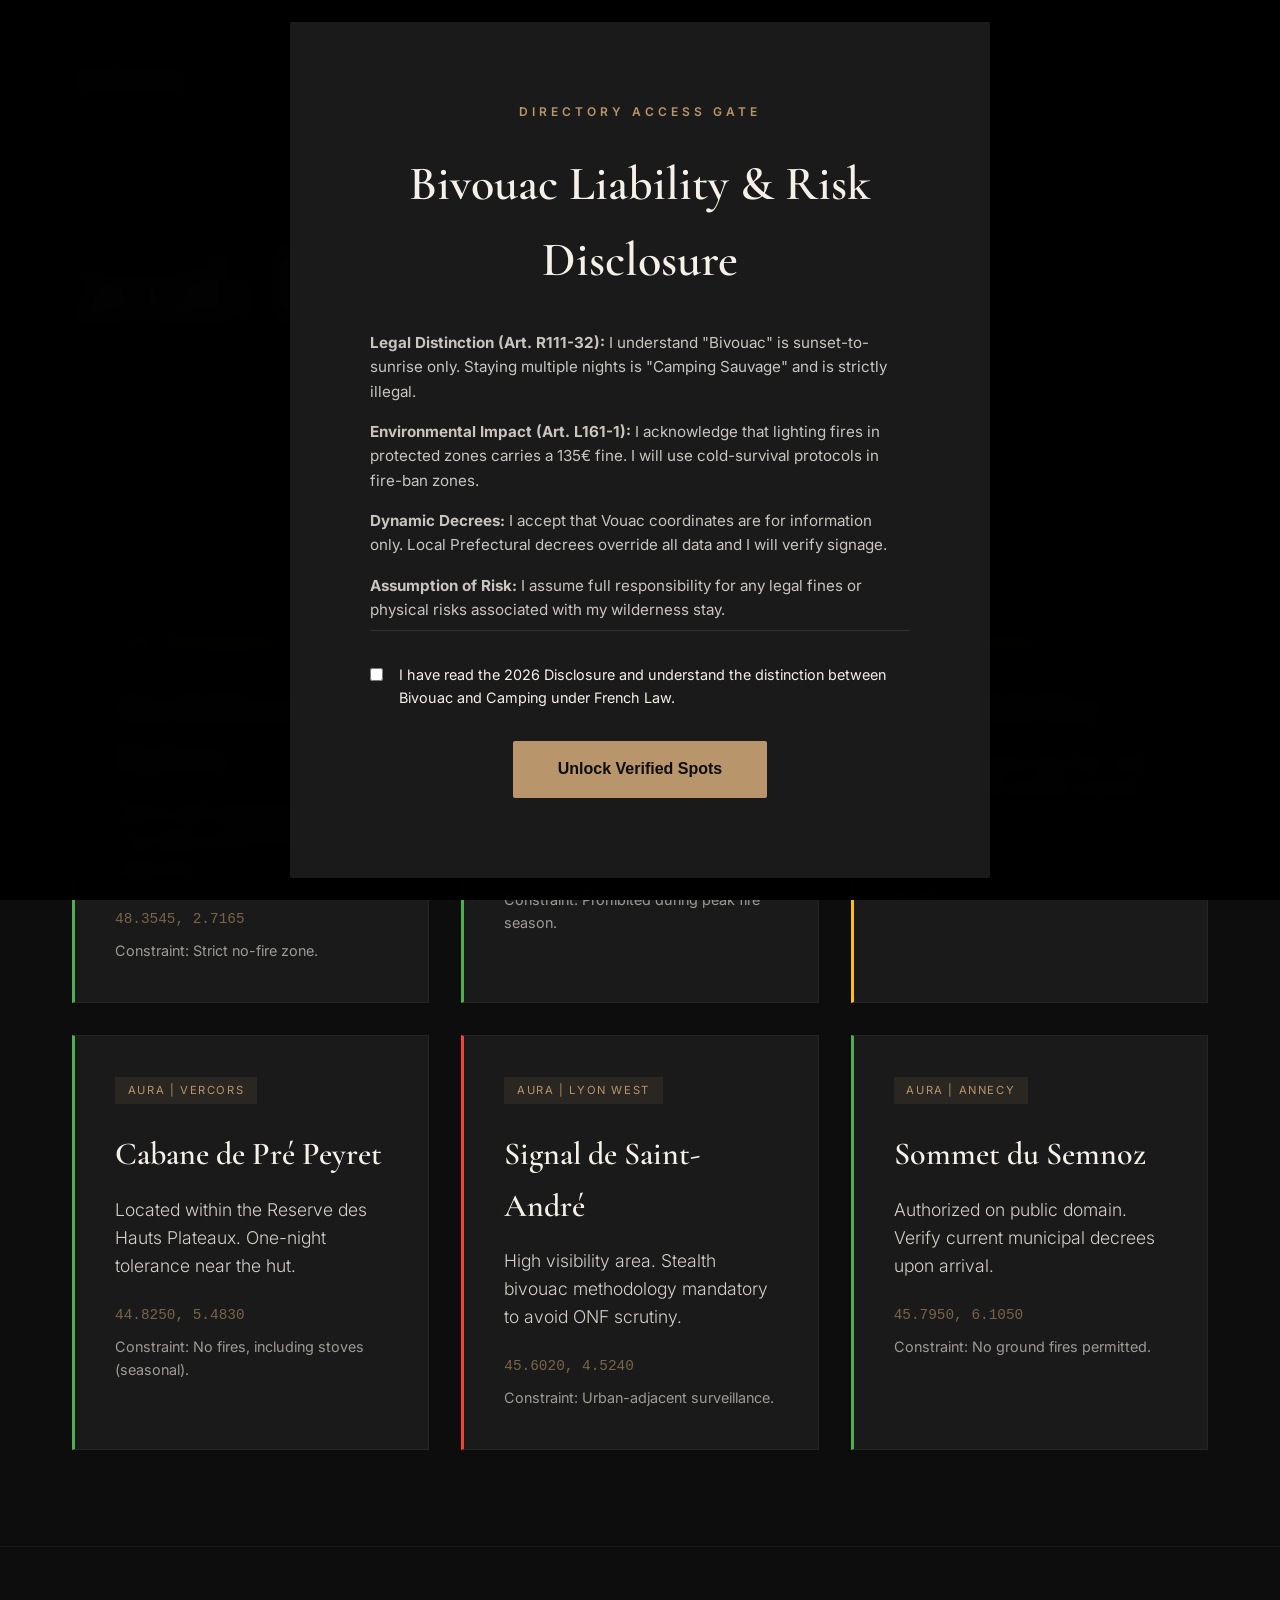
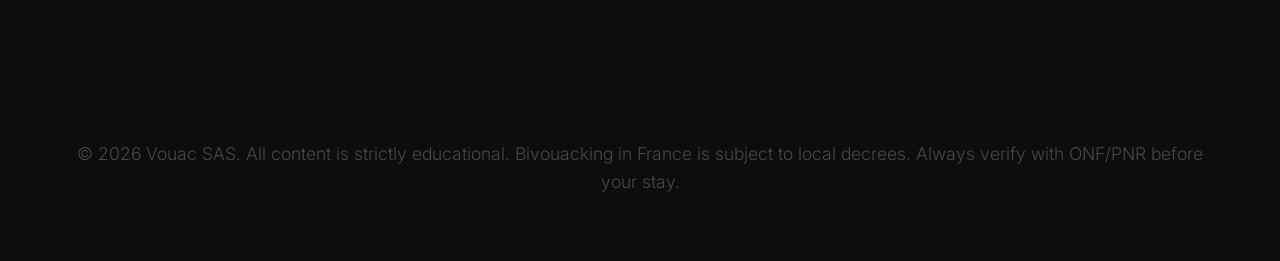
==== spots.html @ b0acd0fe "feat: website generated by baget.ai" ====
<!DOCTYPE html>
<html lang="en">
<head>
    <meta charset="UTF-8">
    <meta name="viewport" content="width=device-width, initial-scale=1.0">
    <title>Verified Bivouac Spots | Vouac</title>
    <link rel="preconnect" href="https://fonts.googleapis.com">
    <link rel="preconnect" href="https://fonts.gstatic.com" crossorigin>
    <link href="https://fonts.googleapis.com/css2?family=Cormorant+Garamond:ital,wght@0,400;0,600;0,700;1,400&family=Inter:wght@300;400;600&display=swap" rel="stylesheet">
    <link rel="stylesheet" href="style.css">
    <style>
        .spots-hero {
            padding: 12rem 0 6rem;
            background: #080808;
            border-bottom: 1px solid rgba(184, 149, 106, 0.1);
        }
        .spot-grid {
            display: grid;
            grid-template-columns: repeat(auto-fill, minmax(350px, 1fr));
            gap: 2rem;
            padding: 6rem 0;
        }
        .spot-card {
            background: var(--card-bg);
            padding: 2.5rem;
            border: 1px solid rgba(245, 240, 228, 0.05);
            transition: var(--transition);
        }
        .spot-card:hover {
            border-color: var(--accent-color);
        }
        .spot-tag {
            display: inline-block;
            padding: 0.3rem 0.8rem;
            font-size: 0.7rem;
            background: rgba(184, 149, 106, 0.1);
            color: var(--accent-color);
            margin-bottom: 1.5rem;
            text-transform: uppercase;
            letter-spacing: 0.1rem;
        }
        .risk-low { border-left: 3px solid #4CAF50; }
        .risk-medium { border-left: 3px solid #FFC107; }
        .risk-high { border-left: 3px solid #F44336; }
        
        .spot-meta {
            margin-top: 1.5rem;
            font-size: 0.9rem;
            opacity: 0.6;
            display: flex;
            flex-direction: column;
            gap: 0.5rem;
        }
        .spot-coords {
            font-family: monospace;
            color: var(--accent-color);
        }
        /* Terms Modal specific styling */
        .terms-list {
            text-align: left;
            margin: 2rem 0;
            font-size: 0.95rem;
            max-height: 300px;
            overflow-y: auto;
            padding-right: 1rem;
            border-bottom: 1px solid rgba(245, 240, 228, 0.1);
        }
        .terms-list li {
            margin-bottom: 1rem;
            opacity: 0.8;
        }
        .checkbox-group {
            display: flex;
            align-items: flex-start;
            gap: 1rem;
            text-align: left;
            margin-bottom: 2rem;
        }
        .checkbox-group input {
            margin-top: 0.3rem;
            cursor: pointer;
        }
        .checkbox-group label {
            font-size: 0.9rem;
            cursor: pointer;
        }
    </style>
</head>
<body>

    <header>
        <nav class="container">
            <a href="index.html" class="logo">VOUAC</a>
            <div class="nav-links">
                <a href="index.html#philosophy">Philosophy</a>
                <a href="index.html#curriculum">Curriculum</a>
                <a href="index.html#shield">Legal Shield</a>
                <a href="index.html#waitlist" class="cta-nav">Join Community</a>
            </div>
        </nav>
    </header>

    <main>
        <section class="spots-hero">
            <div class="container">
                <span class="eyebrow">Verified Intelligence</span>
                <h1>2026 Bivouac Directory.</h1>
                <p>Authorized spots in Ile-de-France and Auvergne-Rhône-Alpes, cross-referenced with active ONF/PNR decrees.</p>
            </div>
        </section>

        <section class="container">
            <div class="spot-grid">
                <!-- Sample Spots from Market Research -->
                <article class="spot-card risk-low">
                    <span class="spot-tag">IDF | Fontainebleau</span>
                    <h3>Aire de Bourron-Marlotte</h3>
                    <p>Official ONF designated area. Low enforcement risk for one-night stays.</p>
                    <div class="spot-meta">
                        <span class="spot-coords">48.3545, 2.7165</span>
                        <span>Constraint: Strict no-fire zone.</span>
                    </div>
                </article>

                <article class="spot-card risk-low">
                    <span class="spot-tag">AURA | Pilat</span>
                    <h3>Crêt de la Perdrix</h3>
                    <p>High altitude tolerance. Spectacular sunrise view. Subject to seasonal wind bans.</p>
                    <div class="spot-meta">
                        <span class="spot-coords">45.3670, 4.5760</span>
                        <span>Constraint: Prohibited during peak fire season.</span>
                    </div>
                </article>

                <article class="spot-card risk-medium">
                    <span class="spot-tag">IDF | Rambouillet</span>
                    <h3>Etang de la Tour</h3>
                    <p>Designated area near GR1. Strict 19:00 - 09:00 window required.</p>
                    <div class="spot-meta">
                        <span class="spot-coords">48.7290, 1.8395</span>
                        <span>Constraint: 200m water-source rule active.</span>
                    </div>
                </article>

                <article class="spot-card risk-low">
                    <span class="spot-tag">AURA | Vercors</span>
                    <h3>Cabane de Pré Peyret</h3>
                    <p>Located within the Reserve des Hauts Plateaux. One-night tolerance near the hut.</p>
                    <div class="spot-meta">
                        <span class="spot-coords">44.8250, 5.4830</span>
                        <span>Constraint: No fires, including stoves (seasonal).</span>
                    </div>
                </article>

                <article class="spot-card risk-high">
                    <span class="spot-tag">AURA | Lyon West</span>
                    <h3>Signal de Saint-André</h3>
                    <p>High visibility area. Stealth bivouac methodology mandatory to avoid ONF scrutiny.</p>
                    <div class="spot-meta">
                        <span class="spot-coords">45.6020, 4.5240</span>
                        <span>Constraint: Urban-adjacent surveillance.</span>
                    </div>
                </article>

                <article class="spot-card risk-low">
                    <span class="spot-tag">AURA | Annecy</span>
                    <h3>Sommet du Semnoz</h3>
                    <p>Authorized on public domain. Verify current municipal decrees upon arrival.</p>
                    <div class="spot-meta">
                        <span class="spot-coords">45.7950, 6.1050</span>
                        <span>Constraint: No ground fires permitted.</span>
                    </div>
                </article>
            </div>
        </section>
    </main>

    <footer>
        <div class="container">
            <div class="footer-bottom">
                <p>&copy; 2026 Vouac SAS. All content is strictly educational. Bivouacking in France is subject to local decrees. Always verify with ONF/PNR before your stay.</p>
            </div>
        </div>
    </footer>

    <!-- Mandatory Directory Access Modal -->
    <div id="spots-access-modal" class="modal-overlay">
        <div class="modal-content">
            <span class="eyebrow">Directory Access Gate</span>
            <h3>Bivouac Liability & Risk Disclosure</h3>
            
            <div class="terms-list">
                <ul>
                    <li><strong>Legal Distinction (Art. R111-32):</strong> I understand "Bivouac" is sunset-to-sunrise only. Staying multiple nights is "Camping Sauvage" and is strictly illegal.</li>
                    <li><strong>Environmental Impact (Art. L161-1):</strong> I acknowledge that lighting fires in protected zones carries a 135€ fine. I will use cold-survival protocols in fire-ban zones.</li>
                    <li><strong>Dynamic Decrees:</strong> I accept that Vouac coordinates are for information only. Local Prefectural decrees override all data and I will verify signage.</li>
                    <li><strong>Assumption of Risk:</strong> I assume full responsibility for any legal fines or physical risks associated with my wilderness stay.</li>
                </ul>
            </div>

            <div class="checkbox-group">
                <input type="checkbox" id="accept-terms">
                <label for="accept-terms">I have read the 2026 Disclosure and understand the distinction between Bivouac and Camping under French Law.</label>
            </div>

            <button id="access-btn" class="btn-primary" disabled>Unlock Verified Spots</button>
        </div>
    </div>

    <script src="script.js"></script>
    <script>
        // Specific logic for the spots directory gate
        const accessBtn = document.getElementById('access-btn');
        const termsCheckbox = document.getElementById('accept-terms');
        const spotsModal = document.getElementById('spots-access-modal');

        if (termsCheckbox) {
            termsCheckbox.addEventListener('change', (e) => {
                accessBtn.disabled = !e.target.checked;
            });
        }

        if (accessBtn) {
            accessBtn.addEventListener('click', () => {
                spotsModal.classList.add('hidden');
                localStorage.setItem('vouac_spots_access_2026', 'true');
            });
        }

        window.addEventListener('load', () => {
            if (localStorage.getItem('vouac_spots_access_2026')) {
                spotsModal.classList.add('hidden');
            }
        });
    </script>
</body>
</html>
---- style.css ----
:root {
    --bg-color: #0D0D0D;
    --text-color: #F5F0E8;
    --accent-color: #B8956A;
    --card-bg: #1A1A1A;
    --font-header: 'Cormorant Garamond', serif;
    --font-body: 'Inter', sans-serif;
    --transition: all 0.4s cubic-bezier(0.16, 1, 0.3, 1);
}

* {
    margin: 0;
    padding: 0;
    box-sizing: border-box;
}

html {
    scroll-behavior: smooth;
}

body {
    background-color: var(--bg-color);
    color: var(--text-color);
    font-family: var(--font-body);
    line-height: 1.6;
    overflow-x: hidden;
    -webkit-font-smoothing: antialiased;
}

.container {
    max-width: 1200px;
    margin: 0 auto;
    padding: 0 2rem;
}

.hidden {
    display: none !important;
}

/* Typography */
h1, h2, h3, h4 {
    font-family: var(--font-header);
    font-weight: 600;
}

h1 {
    font-size: clamp(3.5rem, 10vw, 6.5rem);
    line-height: 0.95;
    margin-bottom: 2rem;
    letter-spacing: -0.02em;
}

h2 {
    font-size: clamp(2.5rem, 6vw, 4rem);
    line-height: 1.1;
    margin-bottom: 1.5rem;
}

h3 {
    font-size: 2rem;
    margin-bottom: 1rem;
}

p {
    font-weight: 300;
    font-size: 1.1rem;
    opacity: 0.85;
}

.eyebrow {
    font-family: var(--font-body);
    text-transform: uppercase;
    letter-spacing: 0.25rem;
    font-size: 0.75rem;
    font-weight: 600;
    color: var(--accent-color);
    margin-bottom: 1.5rem;
    display: block;
}

/* Header & Nav */
header {
    position: absolute;
    top: 0;
    width: 100%;
    z-index: 100;
    padding: 3rem 0;
}

nav {
    display: flex;
    justify-content: space-between;
    align-items: center;
}

.logo {
    font-family: var(--font-header);
    font-size: 2rem;
    font-weight: 700;
    letter-spacing: 0.1rem;
    color: var(--text-color);
}

.nav-links {
    display: flex;
    gap: 3rem;
    align-items: center;
}

.nav-links a {
    color: var(--text-color);
    text-decoration: none;
    font-size: 0.85rem;
    font-weight: 400;
    text-transform: uppercase;
    letter-spacing: 0.1rem;
    transition: var(--transition);
}

.nav-links a:hover {
    color: var(--accent-color);
}

.cta-nav {
    border: 1px solid var(--accent-color);
    padding: 0.7rem 1.5rem;
    color: var(--accent-color) !important;
    border-radius: 2px;
}

.cta-nav:hover {
    background: var(--accent-color);
    color: var(--bg-color) !important;
}

/* Buttons */
.btn-primary {
    background-color: var(--accent-color);
    color: var(--bg-color);
    padding: 1.2rem 2.8rem;
    text-decoration: none;
    font-weight: 600;
    font-size: 1rem;
    border-radius: 2px;
    transition: var(--transition);
    display: inline-block;
    border: none;
    cursor: pointer;
}

.btn-primary:hover {
    box-shadow: 0 0 40px rgba(184, 149, 106, 0.25);
    transform: translateY(-3px);
}

.btn-secondary {
    background: transparent;
    border: 1px solid rgba(245, 240, 228, 0.2);
    color: var(--text-color);
    padding: 1.2rem 2.8rem;
    text-decoration: none;
    font-weight: 400;
    font-size: 1rem;
    border-radius: 2px;
    margin-left: 1.5rem;
    transition: var(--transition);
    display: inline-block;
}

.btn-secondary:hover {
    border-color: var(--accent-color);
}

/* Hero Section */
.hero {
    height: 100vh;
    min-height: 800px;
    position: relative;
    display: flex;
    align-items: center;
    overflow: hidden;
    text-align: center;
}

.hero-bg {
    position: absolute;
    top: 0;
    left: 0;
    width: 100%;
    height: 100%;
    background-size: cover;
    background-position: center;
    filter: brightness(0.5) scale(1.05);
}

.hero-overlay {
    position: absolute;
    top: 0;
    left: 0;
    width: 100%;
    height: 100%;
    background: radial-gradient(circle, rgba(13,13,13,0.2) 0%, rgba(13,13,13,0.9) 100%);
}

.hero-content {
    position: relative;
    z-index: 10;
}

.hero-sub {
    max-width: 700px;
    margin: 0 auto 3rem;
    font-size: 1.4rem;
    font-weight: 300;
}

/* Philosophy */
.philosophy {
    padding: 12rem 0;
    background-color: var(--bg-color);
}

.split-intro {
    display: grid;
    grid-template-columns: 1.2fr 0.8fr;
    gap: 8rem;
    align-items: center;
}

.intro-text p {
    font-size: 1.2rem;
    max-width: 600px;
}

.intro-stats {
    display: flex;
    flex-direction: column;
    gap: 3rem;
}

.stat-card {
    border-left: 1px solid var(--accent-color);
    padding-left: 2rem;
}

.stat-number {
    display: block;
    font-family: var(--font-header);
    font-size: 4rem;
    line-height: 1;
    color: var(--accent-color);
    margin-bottom: 0.5rem;
}

.stat-label {
    text-transform: uppercase;
    letter-spacing: 0.1rem;
    font-size: 0.8rem;
    opacity: 0.6;
}

/* Features */
.features {
    padding-bottom: 12rem;
}

.feature-grid {
    display: grid;
    grid-template-columns: repeat(3, 1fr);
    gap: 2rem;
}

.feature-card {
    background-color: var(--card-bg);
    padding: 4rem 3rem;
    border-radius: 2px;
    transition: var(--transition);
    border: 1px solid transparent;
}

.feature-card:hover {
    border-color: rgba(184, 149, 106, 0.2);
    transform: translateY(-10px);
}

.card-icon {
    font-family: var(--font-header);
    font-size: 1.2rem;
    color: var(--accent-color);
    margin-bottom: 2rem;
    opacity: 0.5;
}

/* Curriculum */
.curriculum {
    padding: 12rem 0;
    background-color: #080808;
}

.split-curriculum {
    display: grid;
    grid-template-columns: 1fr 1fr;
    gap: 8rem;
    align-items: center;
}

.curriculum-image img {
    width: 100%;
    height: auto;
    border-radius: 2px;
    filter: grayscale(0.2) contrast(1.1);
}

.curriculum-list {
    list-style: none;
    margin-top: 3rem;
    display: flex;
    flex-direction: column;
    gap: 2rem;
}

.curriculum-list li {
    display: flex;
    flex-direction: column;
}

.curriculum-list li strong {
    font-family: var(--font-header);
    font-size: 1.5rem;
    color: var(--accent-color);
    margin-bottom: 0.3rem;
}

.curriculum-list li span {
    font-size: 1rem;
    font-weight: 300;
    opacity: 0.7;
}

/* Waitlist Section */
.waitlist-section {
    padding: 12rem 0;
    background-color: var(--bg-color);
}

.waitlist-box {
    background-color: var(--card-bg);
    padding: 6rem;
    text-align: center;
    border: 1px solid rgba(184, 149, 106, 0.1);
}

.waitlist-header {
    margin-bottom: 4rem;
}

.waitlist-form {
    max-width: 600px;
    margin: 0 auto;
}

.input-group {
    display: flex;
    gap: 1rem;
    margin-bottom: 2rem;
}

.input-group input {
    flex: 1;
    background: transparent;
    border: none;
    border-bottom: 1px solid rgba(245, 240, 228, 0.2);
    padding: 1rem 0;
    color: var(--text-color);
    font-family: var(--font-body);
    font-size: 1.1rem;
    outline: none;
    transition: var(--transition);
}

.input-group input:focus {
    border-color: var(--accent-color);
}

.social-proof {
    font-size: 0.9rem;
    opacity: 0.5;
}

.success-msg {
    font-family: var(--font-header);
    font-size: 2.5rem;
    color: var(--accent-color);
}

/* Modal */
.modal-overlay {
    position: fixed;
    top: 0;
    left: 0;
    width: 100%;
    height: 100%;
    background: rgba(0,0,0,0.98);
    z-index: 1000;
    display: flex;
    align-items: center;
    justify-content: center;
    backdrop-filter: blur(10px);
}

.modal-content {
    background: var(--card-bg);
    padding: 5rem;
    max-width: 700px;
    text-align: center;
    border-radius: 2px;
}

.modal-content h3 {
    font-size: 3rem;
    margin-bottom: 1.5rem;
}

.modal-content p {
    margin-bottom: 3rem;
    font-size: 1.2rem;
}

/* Footer */
footer {
    padding: 8rem 0 4rem;
    border-top: 1px solid rgba(245, 240, 228, 0.05);
}

.footer-top {
    display: flex;
    justify-content: space-between;
    margin-bottom: 6rem;
}

.footer-nav {
    display: flex;
    gap: 6rem;
}

.footer-column h4 {
    color: var(--accent-color);
    margin-bottom: 2rem;
    font-size: 1rem;
    text-transform: uppercase;
    letter-spacing: 0.1rem;
}

.footer-column a {
    display: block;
    color: var(--text-color);
    text-decoration: none;
    margin-bottom: 1rem;
    font-size: 0.9rem;
    opacity: 0.6;
    transition: var(--transition);
}

.footer-column a:hover {
    opacity: 1;
    color: var(--accent-color);
}

.footer-bottom {
    text-align: center;
    opacity: 0.3;
    font-size: 0.8rem;
    padding-top: 4rem;
    border-top: 1px solid rgba(245, 240, 228, 0.05);
}

/* Responsive */
@media (max-width: 1024px) {
    .feature-grid { grid-template-columns: 1fr; }
    .split-intro, .split-curriculum { grid-template-columns: 1fr; gap: 4rem; }
    .hero h1 { font-size: 4rem; }
    .waitlist-box { padding: 4rem 2rem; }
}

@media (max-width: 768px) {
    .nav-links { display: none; }
    .input-group { flex-direction: column; }
    .btn-secondary { margin-left: 0; margin-top: 1rem; }
    .footer-top { flex-direction: column; gap: 4rem; }
}
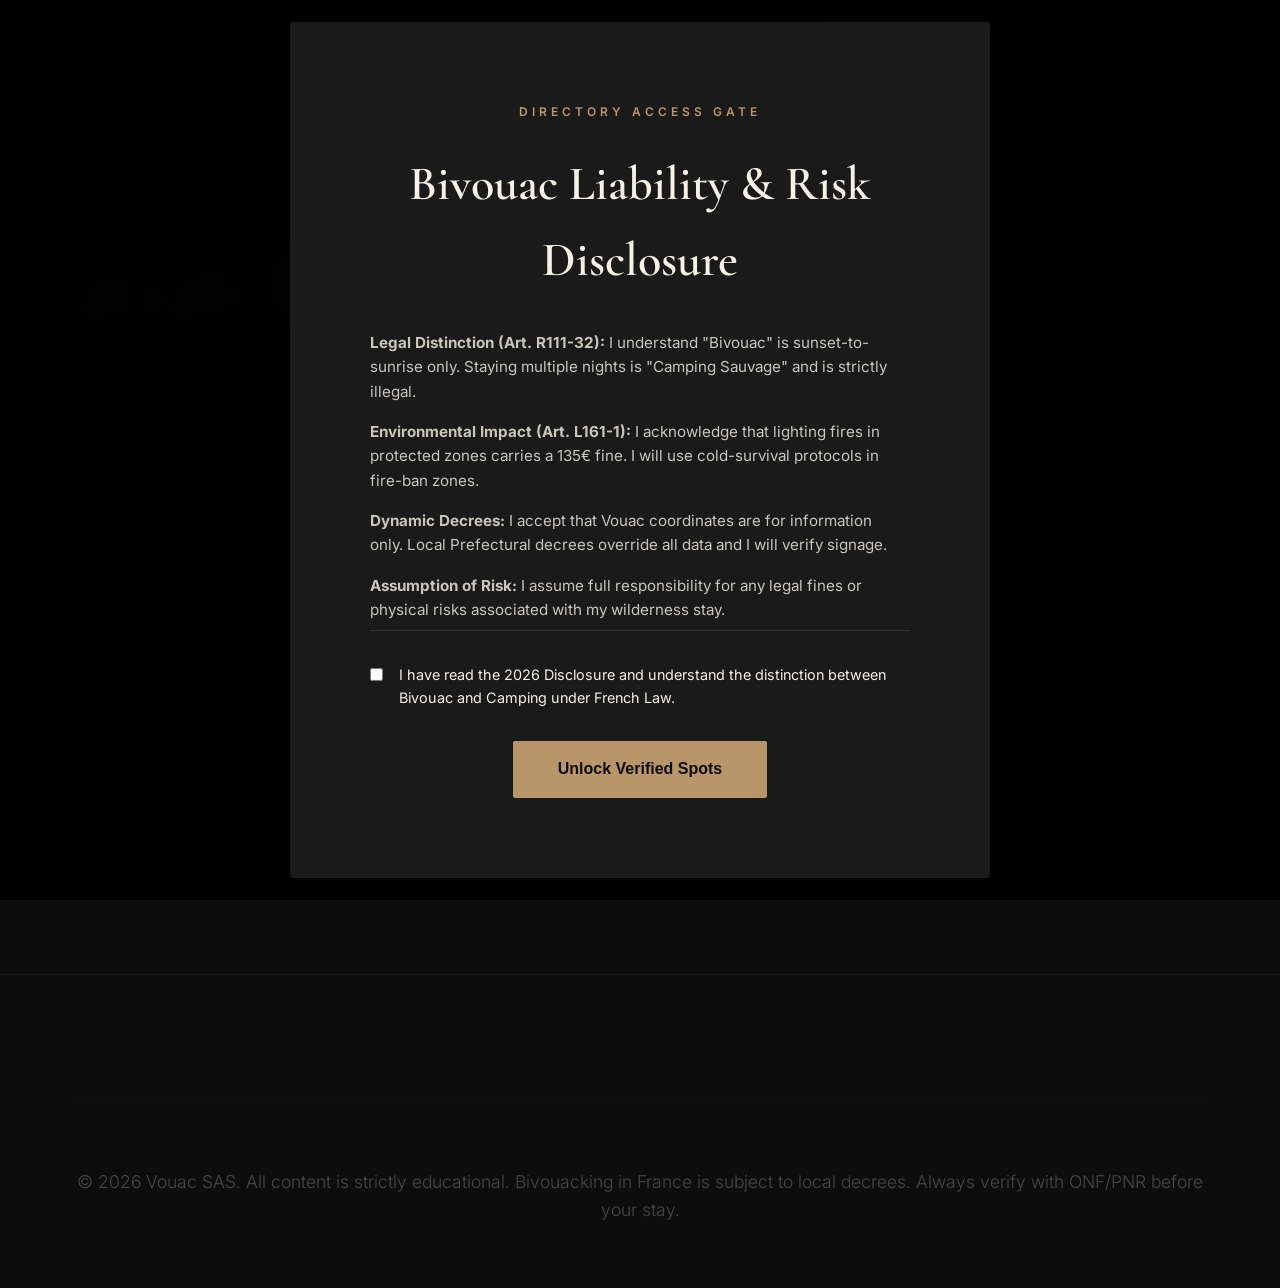
==== commit 3eaf5287: "feat: website generated by baget.ai" ====
--- a/spots.html
+++ b/spots.html
@@ -11,23 +11,81 @@
     <style>
         .spots-hero {
             padding: 12rem 0 6rem;
-            background: #080808;
+            position: relative;
+            background-size: cover;
+            background-position: center;
             border-bottom: 1px solid rgba(184, 149, 106, 0.1);
         }
-        .spot-grid {
+        .spots-hero::before {
+            content: '';
+            position: absolute;
+            top: 0; left: 0; width: 100%; height: 100%;
+            background: linear-gradient(180deg, rgba(13,13,13,0.8) 0%, rgba(13,13,13,1) 100%);
+            z-index: 1;
+        }
+        .spots-hero .container {
+            position: relative;
+            z-index: 2;
+        }
+        
+        .filter-bar {
+            background: var(--card-bg);
+            padding: 2rem;
+            margin-top: -3rem;
+            position: relative;
+            z-index: 10;
+            border: 1px solid rgba(184, 149, 106, 0.1);
+            display: flex;
+            gap: 2rem;
+            align-items: center;
+            flex-wrap: wrap;
+        }
+        .filter-group {
+            display: flex;
+            flex-direction: column;
+            gap: 0.5rem;
+        }
+        .filter-group label {
+            font-size: 0.7rem;
+            text-transform: uppercase;
+            letter-spacing: 0.1rem;
+            opacity: 0.5;
+        }
+        .filter-group select {
+            background: transparent;
+            border: none;
+            border-bottom: 1px solid rgba(245, 240, 228, 0.2);
+            color: var(--text-color);
+            padding: 0.5rem 0;
+            font-family: var(--font-body);
+            font-size: 1rem;
+            outline: none;
+            cursor: pointer;
+            min-width: 150px;
+        }
+        .filter-group select option {
+            background: var(--bg-color);
+            color: var(--text-color);
+        }
+
+        .spots-grid {
             display: grid;
             grid-template-columns: repeat(auto-fill, minmax(350px, 1fr));
             gap: 2rem;
             padding: 6rem 0;
+            min-height: 400px;
         }
         .spot-card {
             background: var(--card-bg);
             padding: 2.5rem;
             border: 1px solid rgba(245, 240, 228, 0.05);
             transition: var(--transition);
+            display: flex;
+            flex-direction: column;
         }
         .spot-card:hover {
             border-color: var(--accent-color);
+            transform: translateY(-5px);
         }
         .spot-tag {
             display: inline-block;
@@ -38,23 +96,57 @@
             margin-bottom: 1.5rem;
             text-transform: uppercase;
             letter-spacing: 0.1rem;
-        }
-        .risk-low { border-left: 3px solid #4CAF50; }
+            align-self: flex-start;
+        }
+        .risk-very-low { border-left: 3px solid #4CAF50; }
+        .risk-low { border-left: 3px solid #8BC34A; }
         .risk-medium { border-left: 3px solid #FFC107; }
         .risk-high { border-left: 3px solid #F44336; }
         
         .spot-meta {
-            margin-top: 1.5rem;
+            margin-top: auto;
+            padding-top: 1.5rem;
             font-size: 0.9rem;
+            display: flex;
+            justify-content: space-between;
+            align-items: center;
+        }
+        .risk-indicator {
             opacity: 0.6;
-            display: flex;
-            flex-direction: column;
-            gap: 0.5rem;
+            font-size: 0.8rem;
         }
         .spot-coords {
             font-family: monospace;
             color: var(--accent-color);
-        }
+            font-size: 0.8rem;
+        }
+        .source-link {
+            display: inline-block;
+            margin-top: 1rem;
+            font-size: 0.8rem;
+            color: var(--accent-color);
+            text-decoration: none;
+            opacity: 0.7;
+        }
+        .source-link:hover {
+            opacity: 1;
+        }
+
+        .loader {
+            grid-column: 1 / -1;
+            text-align: center;
+            padding: 4rem;
+            font-family: var(--font-header);
+            font-size: 1.5rem;
+            opacity: 0.5;
+        }
+        .no-results {
+            grid-column: 1 / -1;
+            text-align: center;
+            padding: 4rem;
+            opacity: 0.5;
+        }
+
         /* Terms Modal specific styling */
         .terms-list {
             text-align: left;
@@ -101,7 +193,7 @@
     </header>
 
     <main>
-        <section class="spots-hero">
+        <section class="spots-hero" style="background-image: url('images/cinematic-wide-angle-editorial-photograp.png');">
             <div class="container">
                 <span class="eyebrow">Verified Intelligence</span>
                 <h1>2026 Bivouac Directory.</h1>
@@ -110,67 +202,29 @@
         </section>
 
         <section class="container">
-            <div class="spot-grid">
-                <!-- Sample Spots from Market Research -->
-                <article class="spot-card risk-low">
-                    <span class="spot-tag">IDF | Fontainebleau</span>
-                    <h3>Aire de Bourron-Marlotte</h3>
-                    <p>Official ONF designated area. Low enforcement risk for one-night stays.</p>
-                    <div class="spot-meta">
-                        <span class="spot-coords">48.3545, 2.7165</span>
-                        <span>Constraint: Strict no-fire zone.</span>
-                    </div>
-                </article>
-
-                <article class="spot-card risk-low">
-                    <span class="spot-tag">AURA | Pilat</span>
-                    <h3>Crêt de la Perdrix</h3>
-                    <p>High altitude tolerance. Spectacular sunrise view. Subject to seasonal wind bans.</p>
-                    <div class="spot-meta">
-                        <span class="spot-coords">45.3670, 4.5760</span>
-                        <span>Constraint: Prohibited during peak fire season.</span>
-                    </div>
-                </article>
-
-                <article class="spot-card risk-medium">
-                    <span class="spot-tag">IDF | Rambouillet</span>
-                    <h3>Etang de la Tour</h3>
-                    <p>Designated area near GR1. Strict 19:00 - 09:00 window required.</p>
-                    <div class="spot-meta">
-                        <span class="spot-coords">48.7290, 1.8395</span>
-                        <span>Constraint: 200m water-source rule active.</span>
-                    </div>
-                </article>
-
-                <article class="spot-card risk-low">
-                    <span class="spot-tag">AURA | Vercors</span>
-                    <h3>Cabane de Pré Peyret</h3>
-                    <p>Located within the Reserve des Hauts Plateaux. One-night tolerance near the hut.</p>
-                    <div class="spot-meta">
-                        <span class="spot-coords">44.8250, 5.4830</span>
-                        <span>Constraint: No fires, including stoves (seasonal).</span>
-                    </div>
-                </article>
-
-                <article class="spot-card risk-high">
-                    <span class="spot-tag">AURA | Lyon West</span>
-                    <h3>Signal de Saint-André</h3>
-                    <p>High visibility area. Stealth bivouac methodology mandatory to avoid ONF scrutiny.</p>
-                    <div class="spot-meta">
-                        <span class="spot-coords">45.6020, 4.5240</span>
-                        <span>Constraint: Urban-adjacent surveillance.</span>
-                    </div>
-                </article>
-
-                <article class="spot-card risk-low">
-                    <span class="spot-tag">AURA | Annecy</span>
-                    <h3>Sommet du Semnoz</h3>
-                    <p>Authorized on public domain. Verify current municipal decrees upon arrival.</p>
-                    <div class="spot-meta">
-                        <span class="spot-coords">45.7950, 6.1050</span>
-                        <span>Constraint: No ground fires permitted.</span>
-                    </div>
-                </article>
+            <div class="filter-bar">
+                <div class="filter-group">
+                    <label>Region</label>
+                    <select id="region-filter">
+                        <option value="all">All Regions</option>
+                        <option value="IDF">Ile-de-France</option>
+                        <option value="AURA">Auvergne-Rhône-Alpes</option>
+                    </select>
+                </div>
+                <div class="filter-group">
+                    <label>Risk Level</label>
+                    <select id="risk-filter">
+                        <option value="all">All Risks</option>
+                        <option value="Very Low">Very Low</option>
+                        <option value="Low">Low</option>
+                        <option value="Medium">Medium</option>
+                        <option value="High">High</option>
+                    </select>
+                </div>
+            </div>
+
+            <div id="spots-grid" class="spots-grid">
+                <div id="spots-loader" class="loader">Accessing legal database...</div>
             </div>
         </section>
     </main>
@@ -207,31 +261,6 @@
         </div>
     </div>
 
-    <script src="script.js"></script>
-    <script>
-        // Specific logic for the spots directory gate
-        const accessBtn = document.getElementById('access-btn');
-        const termsCheckbox = document.getElementById('accept-terms');
-        const spotsModal = document.getElementById('spots-access-modal');
-
-        if (termsCheckbox) {
-            termsCheckbox.addEventListener('change', (e) => {
-                accessBtn.disabled = !e.target.checked;
-            });
-        }
-
-        if (accessBtn) {
-            accessBtn.addEventListener('click', () => {
-                spotsModal.classList.add('hidden');
-                localStorage.setItem('vouac_spots_access_2026', 'true');
-            });
-        }
-
-        window.addEventListener('load', () => {
-            if (localStorage.getItem('vouac_spots_access_2026')) {
-                spotsModal.classList.add('hidden');
-            }
-        });
-    </script>
+    <script src="spots.js"></script>
 </body>
 </html>
--- a/style.css
+++ b/style.css
@@ -99,6 +99,7 @@
     font-weight: 700;
     letter-spacing: 0.1rem;
     color: var(--text-color);
+    text-decoration: none;
 }
 
 .nav-links {
@@ -426,6 +427,12 @@
     font-size: 1.2rem;
 }
 
+/* Risk Levels */
+.risk-very-low { border-left: 3px solid #4CAF50 !important; }
+.risk-low { border-left: 3px solid #8BC34A !important; }
+.risk-medium { border-left: 3px solid #FFC107 !important; }
+.risk-high { border-left: 3px solid #F44336 !important; }
+
 /* Footer */
 footer {
     padding: 8rem 0 4rem;
